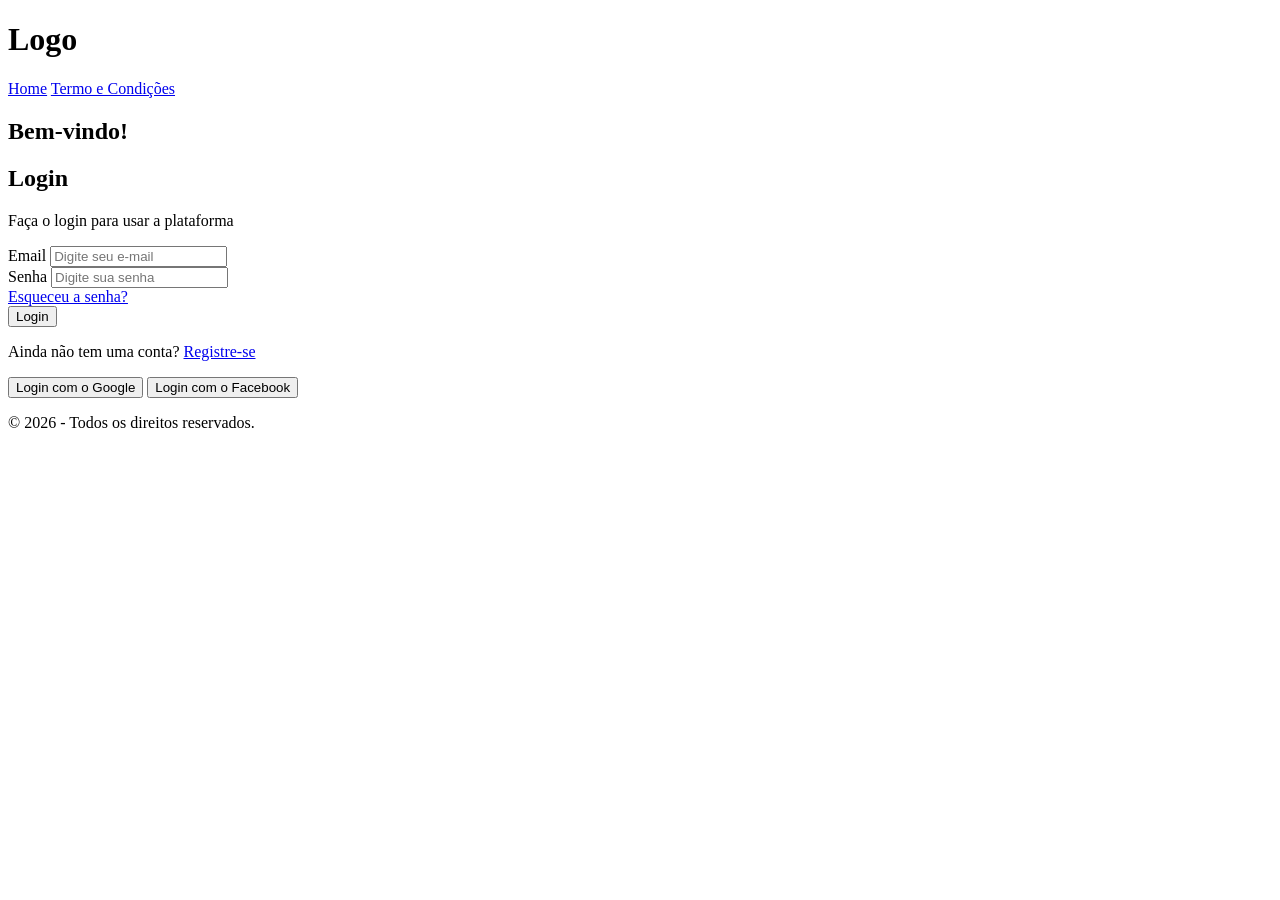
==== index.html @ fbd448fd "coloquei a pagina index" ====
<!DOCTYPE html>
<html lang="pt-BR">
<head>
    <meta charset="UTF-8">
    <meta name="viewport" content="width=device-width, initial-scale=1.0">
    <title>Login</title>
</head>
<body>

    <header>
        <h1>Logo</h1>
        <nav>
            <a href="#home">Home</a>
            <a href="#Termo e Condições">Termo e Condições</a>
        </nav>
    </header>

    <main id="home">

        <section class="imagem-fundo">
            <h2>Bem-vindo!</h2>
        </section>

        <section class="login">

            <h2>Login</h2>
            <p>Faça o login para usar a plataforma</p>

            <form action="#" method="post">

                <div>
                    <label for="email">Email</label>
                    <input
                        type="email"
                        id="email"
                        name="email"
                        placeholder="Digite seu e-mail"
                        required
                    >
                </div>

                <div>
                    <label for="Senha">Senha</label>
                    <input
                        type="password"
                        id="password"
                        name="password"
                        placeholder="Digite sua senha"
                        required
                    >
                </div>

                <div>


                    <a href="#Esqueceu a senha">Esqueceu a senha?</a>
                </div>

                <button type="submit">Login</button>

                <p>
                    Ainda não tem uma conta?
                    <a href="#register">Registre-se</a>
                </p>

                <button type="button">
                    Login com o Google
                </button>

                <button type="button">
                    Login com o Facebook
                </button>

            </form>
        </section>

    </main>

    <footer>
        <p>&copy; 2026 - Todos os direitos reservados.</p>
    </footer>

</body>
</html>
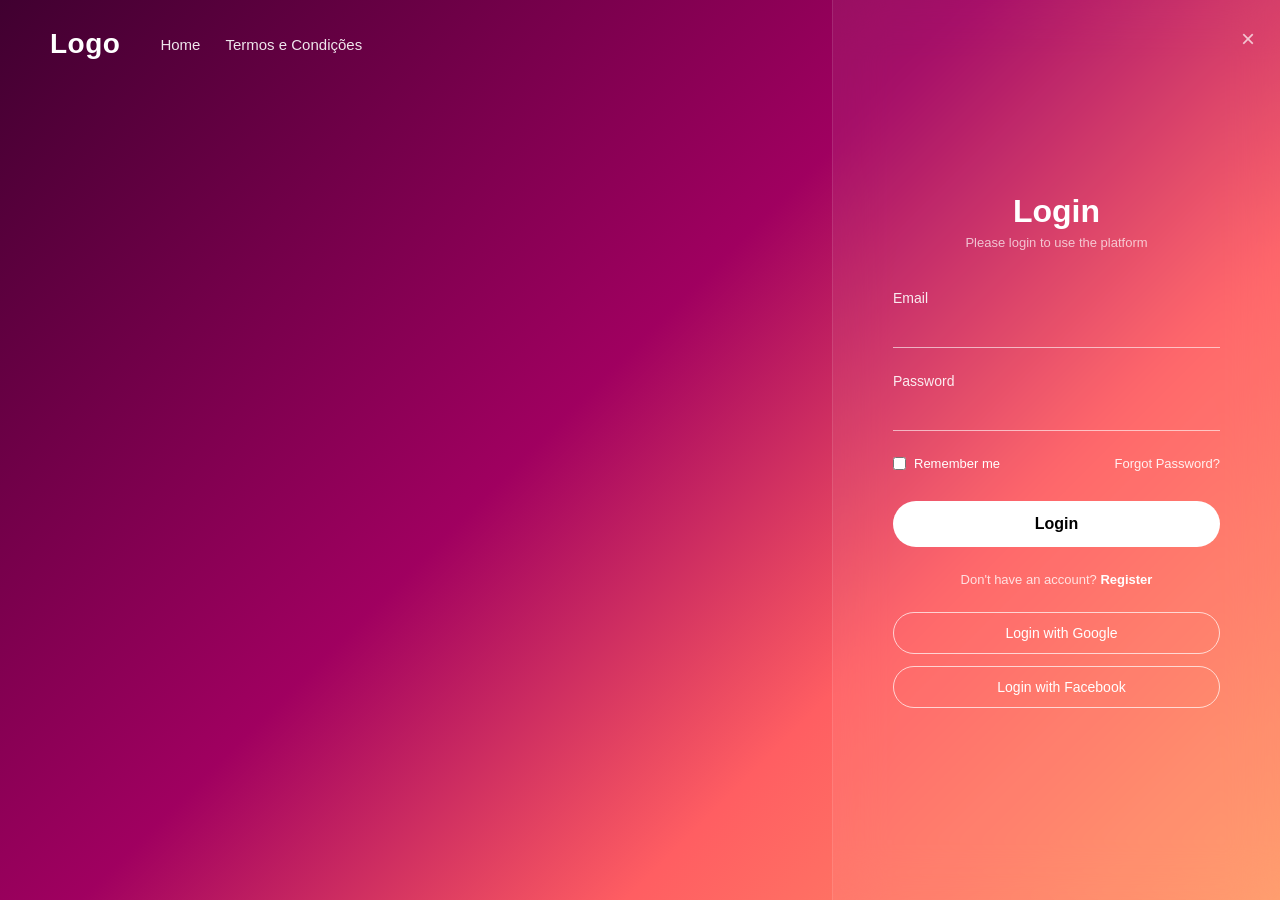
==== commit 7265efad: "coloquei o termos e condições e estilizei a pagina" ====
--- a/index.html
+++ b/index.html
@@ -3,83 +3,74 @@
 <head>
     <meta charset="UTF-8">
     <meta name="viewport" content="width=device-width, initial-scale=1.0">
-    <title>Login</title>
+    <title>Login - Projeto em Grupo</title>
+    <link rel="stylesheet" href="style.css">
+    <!-- Link opcional para ícones (Font Awesome) se quiser usá-los nos inputs -->
+    <link rel="stylesheet" href="https://cloudflare.com">
 </head>
 <body>
 
-    <header>
-        <h1>Logo</h1>
-        <nav>
-            <a href="#home">Home</a>
-            <a href="#Termo e Condições">Termo e Condições</a>
-        </nav>
+    <!-- Barra de Navegação Superior -->
+    <header class="navbar">
+        <!-- Agrupamos o Logo e os Links juntos para ficarem na esquerda -->
+        <div class="nav-left-group">
+            <div class="logo">Logo</div>
+            <nav class="nav-links">
+                <a href="index.html">Home</a>
+                <a href="termos.html">Termos e Condições</a>
+            </nav>
+        </div>
     </header>
 
-    <main id="home">
 
-        <section class="imagem-fundo">
-            <h2>Bem-vindo!</h2>
-        </section>
+    <!-- Container Principal do Login (Lado Direito) -->
+    <main class="login-container">
+        <button class="close-btn">&times;</button>
+        
+        <div class="login-box">
+            <h2>Login</h2>
+            <p class="subtitle">Please login to use the platform</p>
 
-        <section class="login">
-
-            <h2>Login</h2>
-            <p>Faça o login para usar a plataforma</p>
-
-            <form action="#" method="post">
-
-                <div>
+            <form>
+                <!-- Campo de Email -->
+                <div class="input-group">
                     <label for="email">Email</label>
-                    <input
-                        type="email"
-                        id="email"
-                        name="email"
-                        placeholder="Digite seu e-mail"
-                        required
-                    >
+                    <div class="input-wrapper">
+                        <input type="email" id="email" required>
+                        <i class="fa-regular fa-envelope input-icon"></i>
+                    </div>
                 </div>
 
-                <div>
-                    <label for="Senha">Senha</label>
-                    <input
-                        type="password"
-                        id="password"
-                        name="password"
-                        placeholder="Digite sua senha"
-                        required
-                    >
+                <!-- Campo de Senha -->
+                <div class="input-group">
+                    <label for="password">Password</label>
+                    <div class="input-wrapper">
+                        <input type="password" id="password" required>
+                        <i class="fa-solid fa-lock input-icon"></i>
+                    </div>
                 </div>
 
-                <div>
-
-
-                    <a href="#Esqueceu a senha">Esqueceu a senha?</a>
+                <!-- Opções Extras -->
+                <div class="extra-options">
+                    <label class="remember-me">
+                        <input type="checkbox"> Remember me
+                    </label>
+                    <a href="#" class="forgot-pass">Forgot Password?</a>
                 </div>
 
-                <button type="submit">Login</button>
+                <!-- Botão Entrar -->
+                <button type="submit" class="submit-btn">Login</button>
+            </form>
 
-                <p>
-                    Ainda não tem uma conta?
-                    <a href="#register">Registre-se</a>
-                </p>
+            <p class="register-text">Don't have an account? <a href="#">Register</a></p>
 
-                <button type="button">
-                    Login com o Google
-                </button>
-
-                <button type="button">
-                    Login com o Facebook
-                </button>
-
-            </form>
-        </section>
-
+            <!-- Botões Sociais -->
+            <div class="social-buttons">
+                <button class="social-btn"><i class="fa-brands fa-google"></i> Login with Google</button>
+                <button class="social-btn"><i class="fa-brands fa-facebook-f"></i> Login with Facebook</button>
+            </div>
+        </div>
     </main>
-
-    <footer>
-        <p>&copy; 2026 - Todos os direitos reservados.</p>
-    </footer>
 
 </body>
 </html>
-
--- a/style.css
+++ b/style.css
@@ -0,0 +1,394 @@
+/* Reset de estilos básicos */
+* {
+    margin: 0;
+    padding: 0;
+    box-sizing: border-box;
+    font-family: 'Segoe UI', Tahoma, Geneva, Verdana, sans-serif;
+}
+
+body {
+    min-height: 100vh;
+    display: flex;
+    justify-content: flex-end; /* Alinha o painel de login na direita */
+    position: relative;
+    overflow: hidden;
+    
+    /* Gradiente simulando o fundo da imagem */
+    background: linear-gradient(135deg, #400030 0%, #a00060 45%, #ff5e62 70%, #ff9966 100%);
+    
+    /* Para usar a imagem real do pôr do sol, remova as duas barras abaixo e adicione o caminho: */
+    /* background: url('caminho-da-sua-imagem.jpg') no-repeat center center/cover; */
+}
+
+/* Estilização do Topo (Navbar) */
+/* Estilização do Topo (Navbar) */
+.navbar {
+    position: absolute;
+    top: 0;
+    left: 0;
+    width: 100%;
+    padding: 30px 50px;
+    z-index: 10;
+}
+
+/* Alinha o logo e os links lado a lado na esquerda */
+.nav-left-group {
+    display: flex;
+    align-items: center;
+    gap: 40px; /* Espaço exato entre o Logo e o primeiro link (Home) */
+}
+
+.logo {
+    color: #ffffff;
+    font-size: 28px;
+    font-weight: 700;
+    letter-spacing: 0.5px;
+    line-height: 1;
+}
+
+.nav-links {
+    display: flex;
+    gap: 25px; /* Espaço entre o link Home e o link About */
+}
+
+.nav-links a {
+    color: #ffffff;
+    text-decoration: none;
+    font-size: 15px;
+    font-weight: 500;
+    opacity: 0.9;
+    transition: opacity 0.2s;
+}
+
+.nav-links a:hover {
+    opacity: 1;
+}
+
+
+.logo {
+    color: #ffffff;
+    font-size: 28px;
+    font-weight: 700;
+    letter-spacing: 0.5px;
+}
+
+
+.nav-links a:hover {
+    opacity: 1;
+}
+
+/* Painel Lateral com Efeito Blur (Glow/Frosted Glass) */
+.login-container {
+    width: 35%; /* Ocupa a lateral direita */
+    min-width: 400px;
+    height: 100vh;
+    background: rgba(255, 255, 255, 0.06); /* Fundo branco super transparente */
+    backdrop-filter: blur(25px); /* Cria o efeito de vidro fosco */
+    -webkit-backdrop-filter: blur(25px);
+    border-left: 1px solid rgba(255, 255, 255, 0.1);
+    display: flex;
+    flex-direction: column;
+    justify-content: center;
+    padding: 60px;
+    position: relative;
+    z-index: 5;
+}
+
+/* Botão Fechar (X) */
+.close-btn {
+    position: absolute;
+    top: 25px;
+    right: 25px;
+    background: none;
+    border: none;
+    color: #ffffff;
+    font-size: 24px;
+    cursor: pointer;
+    opacity: 0.7;
+    transition: opacity 0.2s;
+}
+
+.close-btn:hover {
+    opacity: 1;
+}
+
+/* Conteúdo interno do painel */
+.login-box {
+    width: 100%;
+    color: #ffffff;
+}
+
+.login-box h2 {
+    font-size: 32px;
+    font-weight: 600;
+    text-align: center;
+    margin-bottom: 5px;
+}
+
+.subtitle {
+    font-size: 13px;
+    text-align: center;
+    color: rgba(255, 255, 255, 0.7);
+    margin-bottom: 40px;
+}
+
+/* Inputs de Linha Inferior */
+.input-group {
+    margin-bottom: 25px;
+}
+
+.input-group label {
+    display: block;
+    font-size: 14px;
+    margin-bottom: 8px;
+    color: rgba(255, 255, 255, 0.9);
+}
+
+.input-wrapper {
+    position: relative;
+    display: flex;
+    align-items: center;
+}
+
+.input-wrapper input {
+    width: 100%;
+    background: transparent;
+    border: none;
+    border-bottom: 1.5px solid rgba(255, 255, 255, 0.6);
+    padding: 8px 30px 8px 0;
+    color: #ffffff;
+    font-size: 15px;
+    outline: none;
+    transition: border-color 0.3s;
+}
+
+.input-wrapper input:focus {
+    border-bottom-color: #ffffff;
+}
+
+.input-icon {
+    position: absolute;
+    right: 5px;
+    color: rgba(255, 255, 255, 0.7);
+    font-size: 14px;
+}
+
+/* Checkbox e Esqueceu a Senha */
+.extra-options {
+    display: flex;
+    justify-content: space-between;
+    align-items: center;
+    font-size: 13px;
+    margin-bottom: 30px;
+}
+
+.remember-me {
+    display: flex;
+    align-items: center;
+    gap: 8px;
+    cursor: pointer;
+}
+
+.forgot-pass {
+    color: #ffffff;
+    text-decoration: none;
+    opacity: 0.9;
+}
+
+.forgot-pass:hover {
+    text-decoration: underline;
+}
+
+/* Botão de Submit Principal */
+.submit-btn {
+    width: 100%;
+    padding: 14px;
+    background: #ffffff;
+    color: #000000;
+    border: none;
+    border-radius: 25px;
+    font-size: 16px;
+    font-weight: 600;
+    cursor: pointer;
+    transition: background 0.2s, transform 0.1s;
+}
+
+.submit-btn:hover {
+    background: rgba(255, 255, 255, 0.9);
+}
+
+.submit-btn:active {
+    transform: scale(0.98);
+}
+
+/* Texto de Registro */
+.register-text {
+    text-align: center;
+    font-size: 13px;
+    margin: 25px 0;
+    color: rgba(255, 255, 255, 0.8);
+}
+
+.register-text a {
+    color: #ffffff;
+    font-weight: 600;
+    text-decoration: none;
+}
+
+.register-text a:hover {
+    text-decoration: underline;
+}
+
+/* Botões de Redes Sociais com Borda */
+.social-buttons {
+    display: flex;
+    flex-direction: column;
+    gap: 12px;
+}
+
+.social-btn {
+    width: 100%;
+    padding: 12px;
+    background: transparent;
+    border: 1.5px solid rgba(255, 255, 255, 0.7);
+    border-radius: 25px;
+    color: #ffffff;
+    font-size: 14px;
+    font-weight: 500;
+    cursor: pointer;
+    display: flex;
+    justify-content: center;
+    align-items: center;
+    gap: 10px;
+    transition: background 0.2s, border-color 0.2s;
+}
+
+.social-btn:hover {
+    background: rgba(255, 255, 255, 0.1);
+    border-color: #ffffff;
+}
+
+/* Responsividade Básica para telas menores */
+@media (max-width: 900px) {
+    body {
+        justify-content: center; /* Centraliza em telas pequenas */
+    }
+    .login-container {
+        width: 100%;
+        max-width: 450px;
+        height: auto;
+        min-height: 100vh;
+        padding: 40px 30px;
+    }
+    .navbar {
+        padding: 20px;
+    }
+}
+
+
+/* --- Estilos Exclusivos da Página de Termos --- */
+
+/* Centraliza o bloco de texto na tela inteira */
+.terms-container {
+    width: 100%;
+    min-height: 100vh;
+    display: flex;
+    justify-content: center;
+    align-items: center;
+    padding: 120px 20px 40px 20px; /* Espaço superior para não cobrir a navbar */
+    z-index: 5;
+}
+
+/* Caixa com efeito de vidro idêntica ao login, mas mais larga para leitura */
+.terms-box {
+    width: 100%;
+    max-width: 800px;
+    background: rgba(255, 255, 255, 0.06);
+    backdrop-filter: blur(25px);
+    -webkit-backdrop-filter: blur(25px);
+    border: 1px solid rgba(255, 255, 255, 0.1);
+    border-radius: 20px;
+    padding: 40px;
+    color: #ffffff;
+}
+
+.terms-box h1 {
+    font-size: 28px;
+    font-weight: 700;
+    margin-bottom: 5px;
+}
+
+.last-updated {
+    font-size: 13px;
+    color: rgba(255, 255, 255, 0.6);
+    margin-bottom: 30px;
+}
+
+/* Área rolável caso o texto seja muito longo */
+.terms-content {
+    max-height: 50vh;
+    overflow-y: auto;
+    padding-right: 15px;
+    margin-bottom: 30px;
+}
+
+/* Customização da barra de rolagem (Scrollbar) dentro dos termos */
+.terms-content::-webkit-scrollbar {
+    width: 6px;
+}
+.terms-content::-webkit-scrollbar-track {
+    background: rgba(255, 255, 255, 0.05);
+    border-radius: 10px;
+}
+.terms-content::-webkit-scrollbar-thumb {
+    background: rgba(255, 255, 255, 0.3);
+    border-radius: 10px;
+}
+
+.terms-content section {
+    margin-bottom: 25px;
+}
+
+.terms-content h2 {
+    font-size: 18px;
+    font-weight: 600;
+    margin-bottom: 10px;
+    color: rgba(255, 255, 255, 0.95);
+}
+
+.terms-content p {
+    font-size: 14px;
+    line-height: 1.6;
+    color: rgba(255, 255, 255, 0.8);
+    text-align: justify;
+}
+
+/* Botão de Voltar estilizado arredondado */
+.terms-footer {
+    display: flex;
+    justify-content: flex-end;
+    border-top: 1px solid rgba(255, 255, 255, 0.1);
+    padding-top: 20px;
+}
+
+.back-btn {
+    padding: 10px 25px;
+    background: #ffffff;
+    color: #000000;
+    text-decoration: none;
+    border-radius: 25px;
+    font-size: 14px;
+    font-weight: 600;
+    transition: background 0.2s;
+}
+
+.back-btn:hover {
+    background: rgba(255, 255, 255, 0.9);
+}
+
+/* Destaca visualmente qual página está ativa na Navbar */
+.nav-links a.active {
+    border-bottom: 2px solid #ffffff;
+    padding-bottom: 4px;
+    opacity: 1;
+}
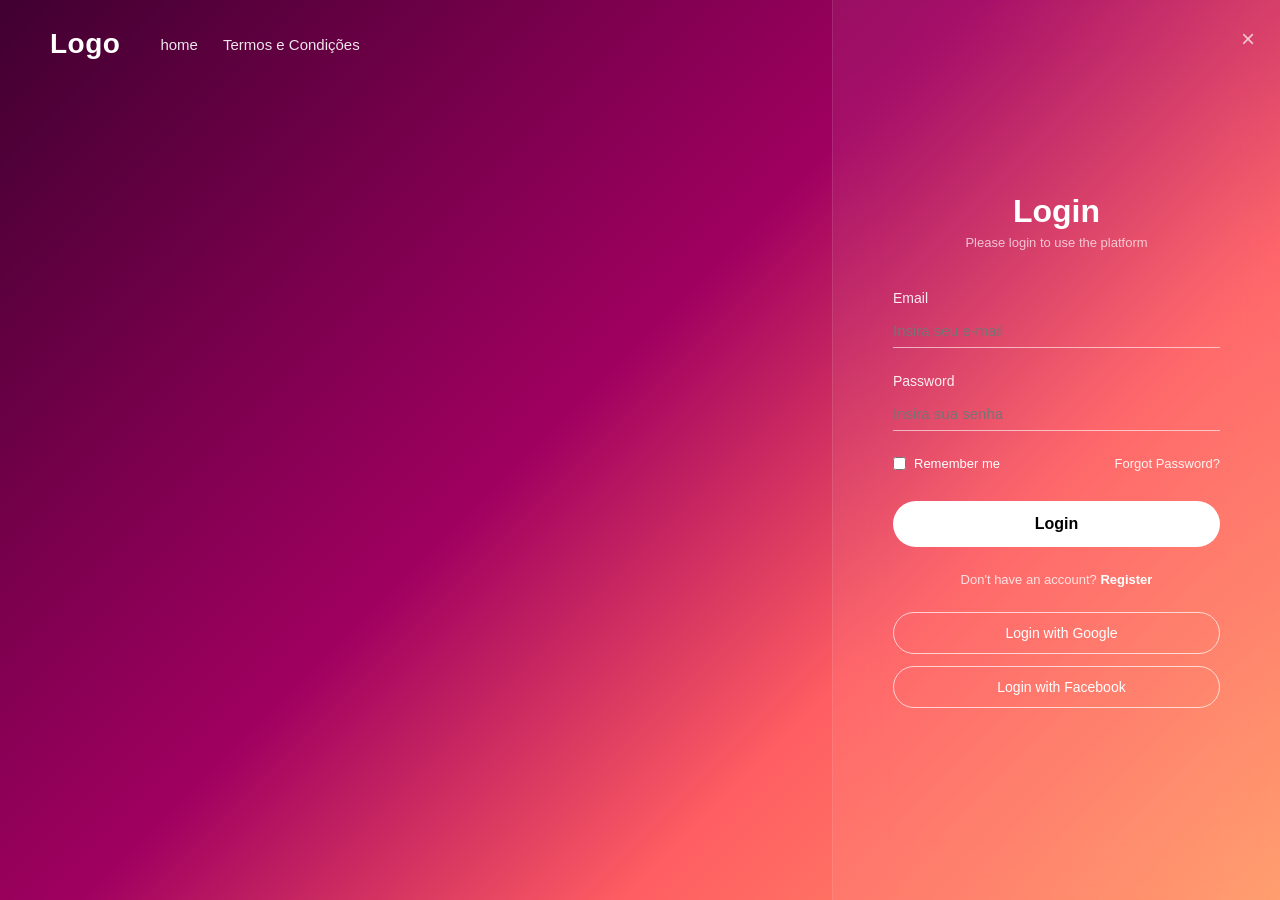
==== commit c7352c97: "criação do js e refinamento do html" ====
--- a/index.html
+++ b/index.html
@@ -4,73 +4,64 @@
     <meta charset="UTF-8">
     <meta name="viewport" content="width=device-width, initial-scale=1.0">
     <title>Login - Projeto em Grupo</title>
+    <!-- Biblioteca de Ícones do Font Awesome -->
+    <link rel="stylesheet" href="https://cloudflare.com">
     <link rel="stylesheet" href="style.css">
-    <!-- Link opcional para ícones (Font Awesome) se quiser usá-los nos inputs -->
-    <link rel="stylesheet" href="https://cloudflare.com">
 </head>
 <body>
 
     <!-- Barra de Navegação Superior -->
     <header class="navbar">
-        <!-- Agrupamos o Logo e os Links juntos para ficarem na esquerda -->
         <div class="nav-left-group">
             <div class="logo">Logo</div>
             <nav class="nav-links">
-                <a href="index.html">Home</a>
+                <a href="index.html">home</a>
                 <a href="termos.html">Termos e Condições</a>
             </nav>
         </div>
     </header>
 
-
-    <!-- Container Principal do Login (Lado Direito) -->
+    <!-- Container do Painel de Login -->
     <main class="login-container">
-        <button class="close-btn">&times;</button>
-        
+        <button class="close-btn" id="btn-fechar-painel">&times;</button>
         <div class="login-box">
             <h2>Login</h2>
             <p class="subtitle">Please login to use the platform</p>
-
-            <form>
-                <!-- Campo de Email -->
+            
+            <form id="form-login">
                 <div class="input-group">
                     <label for="email">Email</label>
                     <div class="input-wrapper">
-                        <input type="email" id="email" required>
+                        <input type="email" id="email" required placeholder="Insira seu e-mail">
                         <i class="fa-regular fa-envelope input-icon"></i>
                     </div>
                 </div>
-
-                <!-- Campo de Senha -->
                 <div class="input-group">
                     <label for="password">Password</label>
                     <div class="input-wrapper">
-                        <input type="password" id="password" required>
+                        <input type="password" id="password" required placeholder="Insira sua senha">
                         <i class="fa-solid fa-lock input-icon"></i>
                     </div>
                 </div>
-
-                <!-- Opções Extras -->
                 <div class="extra-options">
                     <label class="remember-me">
                         <input type="checkbox"> Remember me
                     </label>
-                    <a href="#" class="forgot-pass">Forgot Password?</a>
+                    <a href="#" class="forgot-pass" id="link-forgot">Forgot Password?</a>
                 </div>
-
-                <!-- Botão Entrar -->
-                <button type="submit" class="submit-btn">Login</button>
+                <button type="submit" class="submit-btn" id="btn-enviar-login">Login</button>
             </form>
-
-            <p class="register-text">Don't have an account? <a href="#">Register</a></p>
-
-            <!-- Botões Sociais -->
+            
+            <p class="register-text">Don't have an account? <a href="#" id="link-register">Register</a></p>
+            
             <div class="social-buttons">
-                <button class="social-btn"><i class="fa-brands fa-google"></i> Login with Google</button>
-                <button class="social-btn"><i class="fa-brands fa-facebook-f"></i> Login with Facebook</button>
+                <button class="social-btn" id="btn-google"><i class="fa-brands fa-google"></i> Login with Google</button>
+                <button class="social-btn" id="btn-facebook"><i class="fa-brands fa-facebook-f"></i> Login with Facebook</button>
             </div>
         </div>
     </main>
 
+    <!-- Chamada única do script externo -->
+    <script src="pop.js"></script>
 </body>
 </html>
